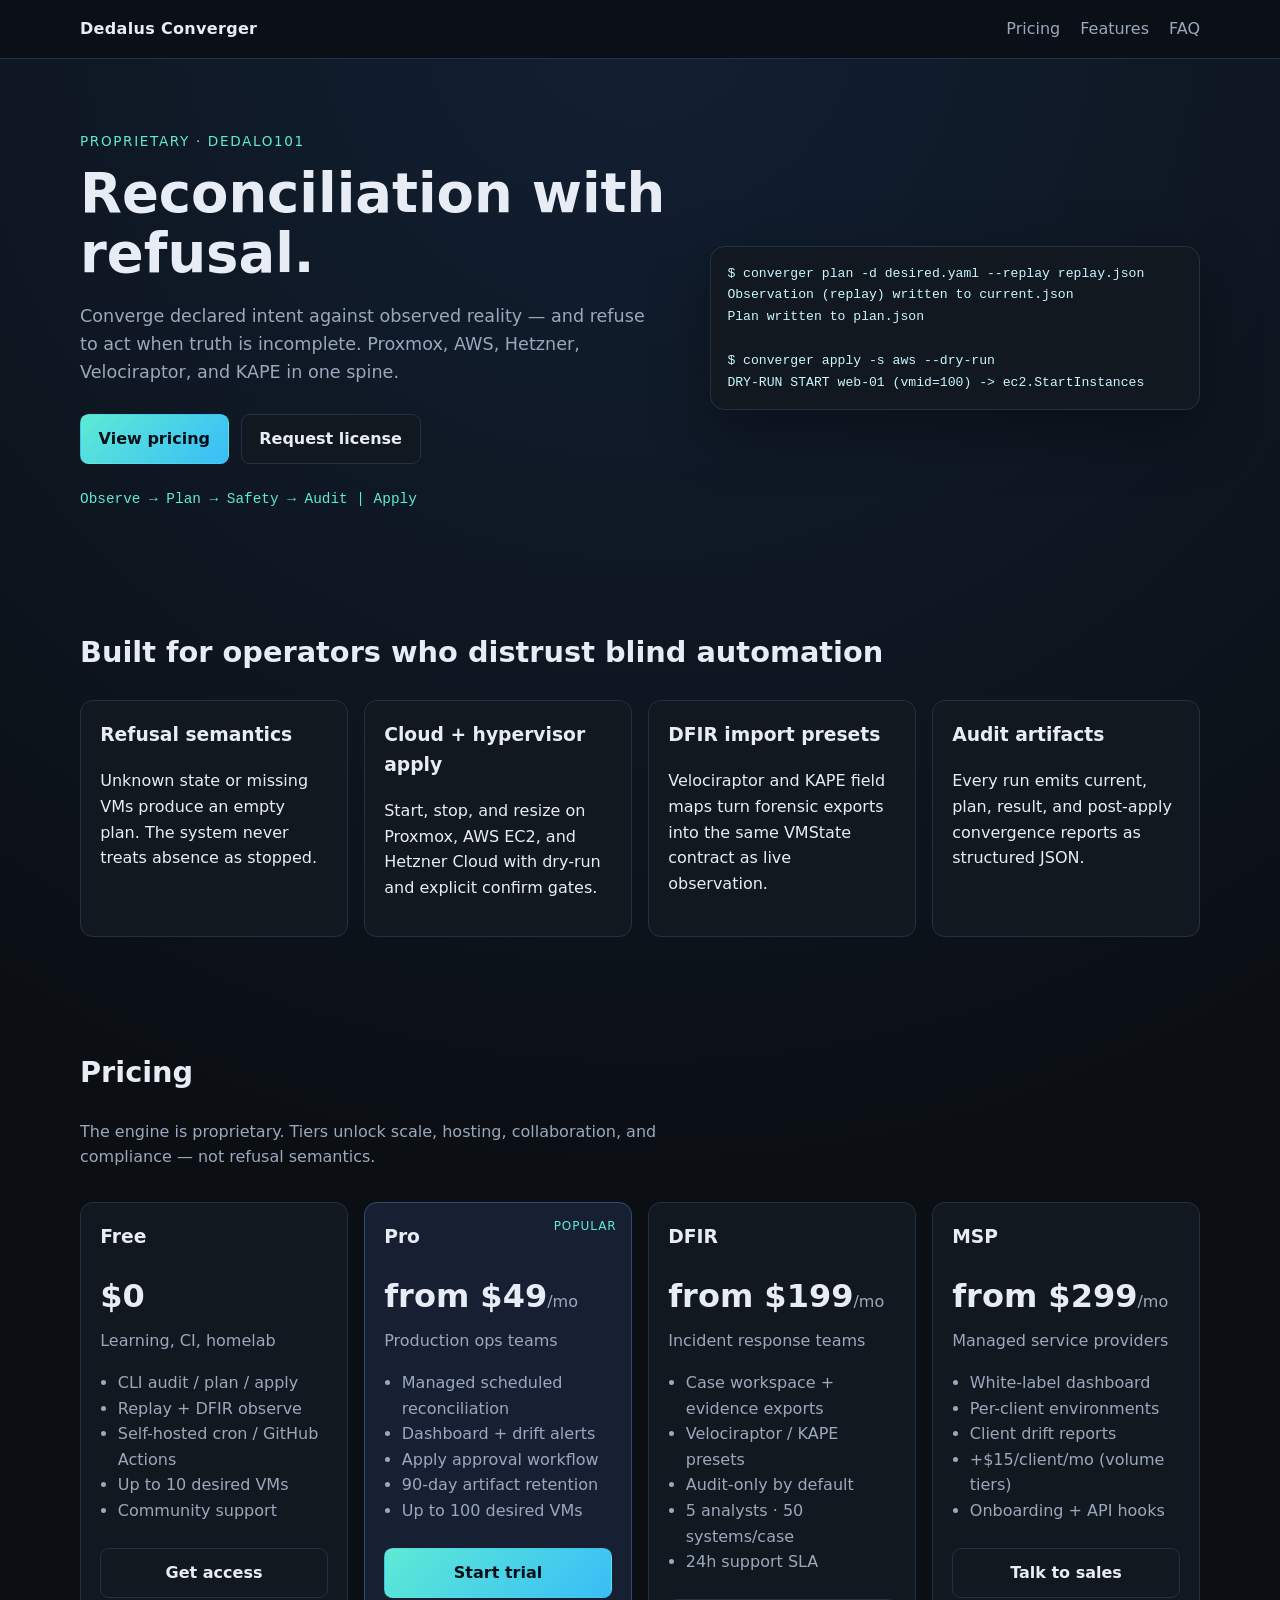
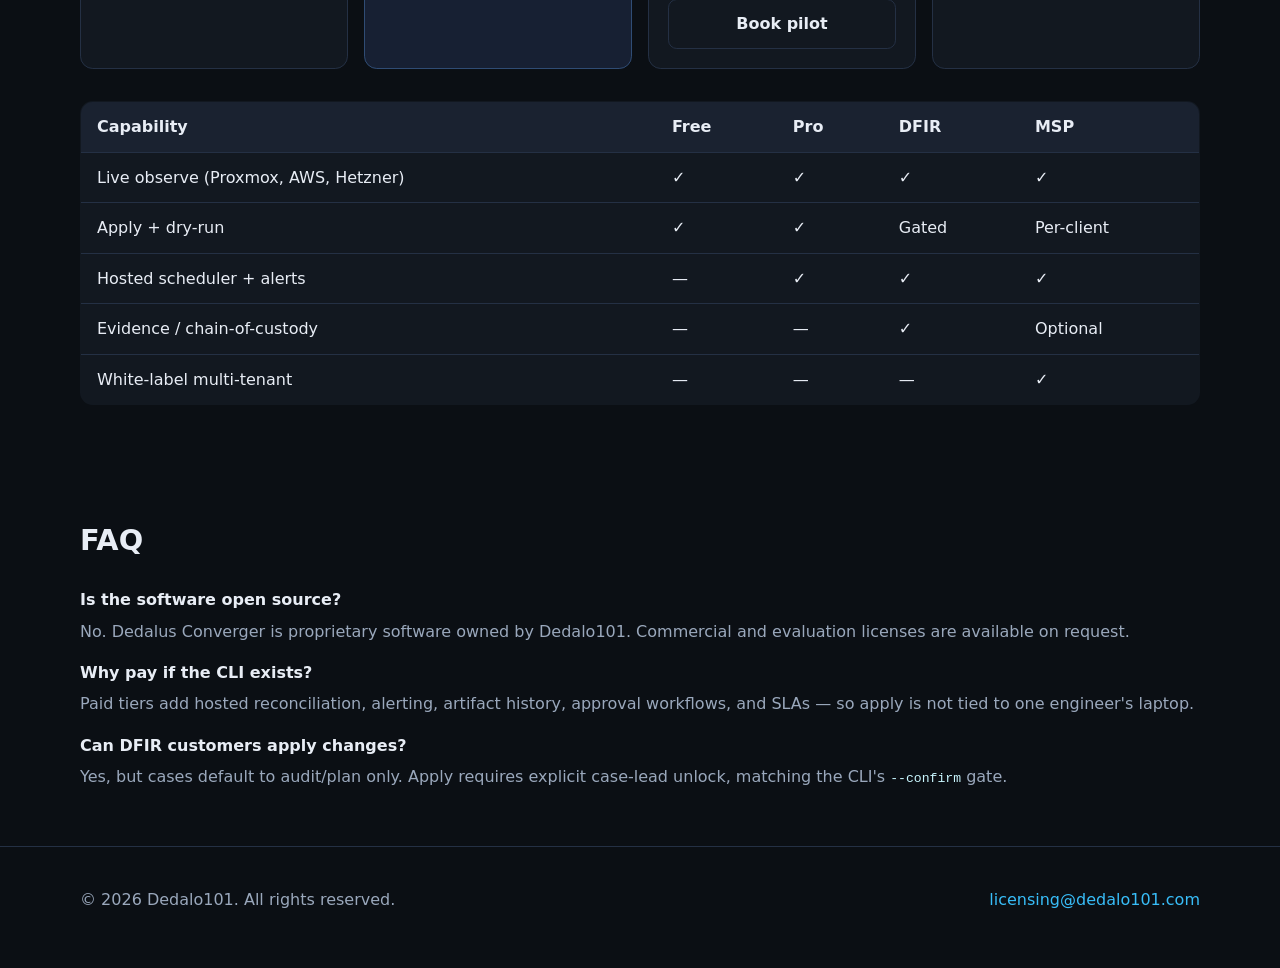
==== site/index.html @ 26b78444 "Proprietary license and Cloudflare Pages product site - Replace MIT with Dedalo101 proprietary LICEN" ====
<!DOCTYPE html>
<html lang="en">
  <head>
    <meta charset="UTF-8" />
    <meta name="viewport" content="width=device-width, initial-scale=1.0" />
    <title>Dedalus Converger — Reconciliation with Refusal</title>
    <meta
      name="description"
      content="Domain-agnostic reconciliation for Proxmox, AWS, Hetzner, and DFIR. Observe, plan, refuse partial truth, apply only when safe."
    />
    <link rel="stylesheet" href="styles.css" />
  </head>
  <body>
    <header class="site-header">
      <div class="container header-inner">
        <a class="brand" href="#">Dedalus Converger</a>
        <nav>
          <a href="#pricing">Pricing</a>
          <a href="#features">Features</a>
          <a href="#faq">FAQ</a>
        </nav>
      </div>
    </header>

    <main>
      <section class="hero">
        <div class="container hero-grid">
          <div>
            <p class="eyebrow">Proprietary · Dedalo101</p>
            <h1>Reconciliation with refusal.</h1>
            <p class="lead">
              Converge declared intent against observed reality — and refuse to
              act when truth is incomplete. Proxmox, AWS, Hetzner, Velociraptor,
              and KAPE in one spine.
            </p>
            <div class="hero-actions">
              <a class="btn btn-primary" href="#pricing">View pricing</a>
              <a class="btn btn-secondary" href="mailto:licensing@dedalo101.com"
                >Request license</a
              >
            </div>
            <p class="pipeline">Observe → Plan → Safety → Audit | Apply</p>
          </div>
          <div class="hero-card">
            <pre><code>$ converger plan -d desired.yaml --replay replay.json
Observation (replay) written to current.json
Plan written to plan.json

$ converger apply -s aws --dry-run
DRY-RUN START web-01 (vmid=100) -> ec2.StartInstances</code></pre>
          </div>
        </div>
      </section>

      <section id="features" class="features">
        <div class="container">
          <h2>Built for operators who distrust blind automation</h2>
          <div class="feature-grid">
            <article>
              <h3>Refusal semantics</h3>
              <p>
                Unknown state or missing VMs produce an empty plan. The system
                never treats absence as stopped.
              </p>
            </article>
            <article>
              <h3>Cloud + hypervisor apply</h3>
              <p>
                Start, stop, and resize on Proxmox, AWS EC2, and Hetzner Cloud
                with dry-run and explicit confirm gates.
              </p>
            </article>
            <article>
              <h3>DFIR import presets</h3>
              <p>
                Velociraptor and KAPE field maps turn forensic exports into the
                same VMState contract as live observation.
              </p>
            </article>
            <article>
              <h3>Audit artifacts</h3>
              <p>
                Every run emits current, plan, result, and post-apply convergence
                reports as structured JSON.
              </p>
            </article>
          </div>
        </div>
      </section>

      <section id="pricing" class="pricing">
        <div class="container">
          <h2>Pricing</h2>
          <p class="section-lead">
            The engine is proprietary. Tiers unlock scale, hosting, collaboration,
            and compliance — not refusal semantics.
          </p>

          <div class="pricing-grid">
            <article class="tier">
              <h3>Free</h3>
              <p class="price">$0</p>
              <p class="tier-for">Learning, CI, homelab</p>
              <ul>
                <li>CLI audit / plan / apply</li>
                <li>Replay + DFIR observe</li>
                <li>Self-hosted cron / GitHub Actions</li>
                <li>Up to 10 desired VMs</li>
                <li>Community support</li>
              </ul>
              <a class="btn btn-secondary" href="mailto:licensing@dedalo101.com?subject=Converger%20Free%20Tier"
                >Get access</a
              >
            </article>

            <article class="tier tier-featured">
              <p class="badge">Popular</p>
              <h3>Pro</h3>
              <p class="price">from $49<span>/mo</span></p>
              <p class="tier-for">Production ops teams</p>
              <ul>
                <li>Managed scheduled reconciliation</li>
                <li>Dashboard + drift alerts</li>
                <li>Apply approval workflow</li>
                <li>90-day artifact retention</li>
                <li>Up to 100 desired VMs</li>
              </ul>
              <a class="btn btn-primary" href="mailto:licensing@dedalo101.com?subject=Converger%20Pro%20Trial"
                >Start trial</a
              >
            </article>

            <article class="tier">
              <h3>DFIR</h3>
              <p class="price">from $199<span>/mo</span></p>
              <p class="tier-for">Incident response teams</p>
              <ul>
                <li>Case workspace + evidence exports</li>
                <li>Velociraptor / KAPE presets</li>
                <li>Audit-only by default</li>
                <li>5 analysts · 50 systems/case</li>
                <li>24h support SLA</li>
              </ul>
              <a class="btn btn-secondary" href="mailto:licensing@dedalo101.com?subject=Converger%20DFIR%20Pilot"
                >Book pilot</a
              >
            </article>

            <article class="tier">
              <h3>MSP</h3>
              <p class="price">from $299<span>/mo</span></p>
              <p class="tier-for">Managed service providers</p>
              <ul>
                <li>White-label dashboard</li>
                <li>Per-client environments</li>
                <li>Client drift reports</li>
                <li>+$15/client/mo (volume tiers)</li>
                <li>Onboarding + API hooks</li>
              </ul>
              <a class="btn btn-secondary" href="mailto:licensing@dedalo101.com?subject=Converger%20MSP"
                >Talk to sales</a
              >
            </article>
          </div>

          <div class="matrix-wrap">
            <table class="matrix">
              <thead>
                <tr>
                  <th>Capability</th>
                  <th>Free</th>
                  <th>Pro</th>
                  <th>DFIR</th>
                  <th>MSP</th>
                </tr>
              </thead>
              <tbody>
                <tr>
                  <td>Live observe (Proxmox, AWS, Hetzner)</td>
                  <td>✓</td>
                  <td>✓</td>
                  <td>✓</td>
                  <td>✓</td>
                </tr>
                <tr>
                  <td>Apply + dry-run</td>
                  <td>✓</td>
                  <td>✓</td>
                  <td>Gated</td>
                  <td>Per-client</td>
                </tr>
                <tr>
                  <td>Hosted scheduler + alerts</td>
                  <td>—</td>
                  <td>✓</td>
                  <td>✓</td>
                  <td>✓</td>
                </tr>
                <tr>
                  <td>Evidence / chain-of-custody</td>
                  <td>—</td>
                  <td>—</td>
                  <td>✓</td>
                  <td>Optional</td>
                </tr>
                <tr>
                  <td>White-label multi-tenant</td>
                  <td>—</td>
                  <td>—</td>
                  <td>—</td>
                  <td>✓</td>
                </tr>
              </tbody>
            </table>
          </div>
        </div>
      </section>

      <section id="faq" class="faq">
        <div class="container">
          <h2>FAQ</h2>
          <dl>
            <dt>Is the software open source?</dt>
            <dd>
              No. Dedalus Converger is proprietary software owned by Dedalo101.
              Commercial and evaluation licenses are available on request.
            </dd>
            <dt>Why pay if the CLI exists?</dt>
            <dd>
              Paid tiers add hosted reconciliation, alerting, artifact history,
              approval workflows, and SLAs — so apply is not tied to one
              engineer's laptop.
            </dd>
            <dt>Can DFIR customers apply changes?</dt>
            <dd>
              Yes, but cases default to audit/plan only. Apply requires explicit
              case-lead unlock, matching the CLI's <code>--confirm</code> gate.
            </dd>
          </dl>
        </div>
      </section>
    </main>

    <footer class="site-footer">
      <div class="container footer-inner">
        <p>© 2026 Dedalo101. All rights reserved.</p>
        <p>
          <a href="mailto:licensing@dedalo101.com">licensing@dedalo101.com</a>
        </p>
      </div>
    </footer>
  </body>
</html>
---- site/styles.css ----
:root {
  --bg: #0b0f14;
  --surface: #121820;
  --surface-2: #1a2230;
  --text: #e8edf5;
  --muted: #9aa8bc;
  --accent: #5eead4;
  --accent-2: #38bdf8;
  --border: #243044;
  --featured: #172033;
}

* {
  box-sizing: border-box;
}

body {
  margin: 0;
  font-family: Inter, system-ui, -apple-system, Segoe UI, Roboto, sans-serif;
  background: radial-gradient(circle at top, #122033 0%, var(--bg) 45%);
  color: var(--text);
  line-height: 1.6;
}

a {
  color: var(--accent-2);
  text-decoration: none;
}

.container {
  width: min(1120px, 92vw);
  margin: 0 auto;
}

.site-header {
  position: sticky;
  top: 0;
  backdrop-filter: blur(10px);
  background: rgba(11, 15, 20, 0.85);
  border-bottom: 1px solid var(--border);
  z-index: 10;
}

.header-inner {
  display: flex;
  align-items: center;
  justify-content: space-between;
  padding: 1rem 0;
}

.brand {
  font-weight: 700;
  color: var(--text);
  letter-spacing: 0.02em;
}

nav {
  display: flex;
  gap: 1.25rem;
}

nav a {
  color: var(--muted);
}

nav a:hover {
  color: var(--text);
}

.hero {
  padding: 4.5rem 0 3rem;
}

.hero-grid {
  display: grid;
  grid-template-columns: 1.1fr 0.9fr;
  gap: 2rem;
  align-items: center;
}

.eyebrow {
  color: var(--accent);
  font-size: 0.85rem;
  text-transform: uppercase;
  letter-spacing: 0.12em;
  margin: 0 0 0.75rem;
}

h1 {
  font-size: clamp(2.2rem, 5vw, 3.4rem);
  line-height: 1.1;
  margin: 0 0 1rem;
}

.lead {
  color: var(--muted);
  font-size: 1.1rem;
  max-width: 52ch;
}

.pipeline {
  margin-top: 1.5rem;
  font-family: ui-monospace, SFMono-Regular, Menlo, Consolas, monospace;
  color: var(--accent);
  font-size: 0.9rem;
}

.hero-actions {
  display: flex;
  gap: 0.75rem;
  margin-top: 1.75rem;
  flex-wrap: wrap;
}

.btn {
  display: inline-flex;
  align-items: center;
  justify-content: center;
  padding: 0.7rem 1.1rem;
  border-radius: 0.55rem;
  font-weight: 600;
  border: 1px solid transparent;
}

.btn-primary {
  background: linear-gradient(135deg, var(--accent), var(--accent-2));
  color: #041018;
}

.btn-secondary {
  border-color: var(--border);
  color: var(--text);
  background: var(--surface);
}

.hero-card {
  background: var(--surface);
  border: 1px solid var(--border);
  border-radius: 0.9rem;
  padding: 1rem;
  box-shadow: 0 20px 60px rgba(0, 0, 0, 0.35);
}

pre {
  margin: 0;
  overflow-x: auto;
}

code {
  font-family: ui-monospace, SFMono-Regular, Menlo, Consolas, monospace;
  font-size: 0.82rem;
  color: #c9f7ff;
}

.features,
.pricing,
.faq {
  padding: 3.5rem 0;
}

.features h2,
.pricing h2,
.faq h2 {
  margin-top: 0;
  font-size: 1.8rem;
}

.section-lead {
  color: var(--muted);
  max-width: 65ch;
}

.feature-grid {
  display: grid;
  grid-template-columns: repeat(auto-fit, minmax(220px, 1fr));
  gap: 1rem;
  margin-top: 1.5rem;
}

.feature-grid article,
.tier {
  background: var(--surface);
  border: 1px solid var(--border);
  border-radius: 0.8rem;
  padding: 1.2rem;
}

.feature-grid h3,
.tier h3 {
  margin-top: 0;
}

.pricing-grid {
  display: grid;
  grid-template-columns: repeat(auto-fit, minmax(230px, 1fr));
  gap: 1rem;
  margin-top: 2rem;
}

.tier-featured {
  background: var(--featured);
  border-color: #2f4c74;
  position: relative;
}

.badge {
  position: absolute;
  top: 0.9rem;
  right: 0.9rem;
  margin: 0;
  font-size: 0.75rem;
  color: var(--accent);
  text-transform: uppercase;
  letter-spacing: 0.08em;
}

.price {
  font-size: 2rem;
  font-weight: 700;
  margin: 0.4rem 0;
}

.price span {
  font-size: 1rem;
  color: var(--muted);
  font-weight: 500;
}

.tier-for {
  color: var(--muted);
  margin-top: 0;
}

.tier ul {
  padding-left: 1.1rem;
  color: var(--muted);
  min-height: 9rem;
}

.tier .btn {
  width: 100%;
  margin-top: 0.5rem;
}

.matrix-wrap {
  overflow-x: auto;
  margin-top: 2rem;
}

.matrix {
  width: 100%;
  border-collapse: collapse;
  background: var(--surface);
  border: 1px solid var(--border);
  border-radius: 0.8rem;
  overflow: hidden;
}

.matrix th,
.matrix td {
  padding: 0.75rem 1rem;
  border-bottom: 1px solid var(--border);
  text-align: left;
}

.matrix th {
  background: var(--surface-2);
}

.faq dl {
  margin: 0;
}

.faq dt {
  font-weight: 700;
  margin-top: 1rem;
}

.faq dd {
  margin: 0.35rem 0 0;
  color: var(--muted);
}

.site-footer {
  border-top: 1px solid var(--border);
  padding: 1.5rem 0 2.5rem;
}

.footer-inner {
  display: flex;
  justify-content: space-between;
  gap: 1rem;
  flex-wrap: wrap;
  color: var(--muted);
}

@media (max-width: 860px) {
  .hero-grid {
    grid-template-columns: 1fr;
  }
}
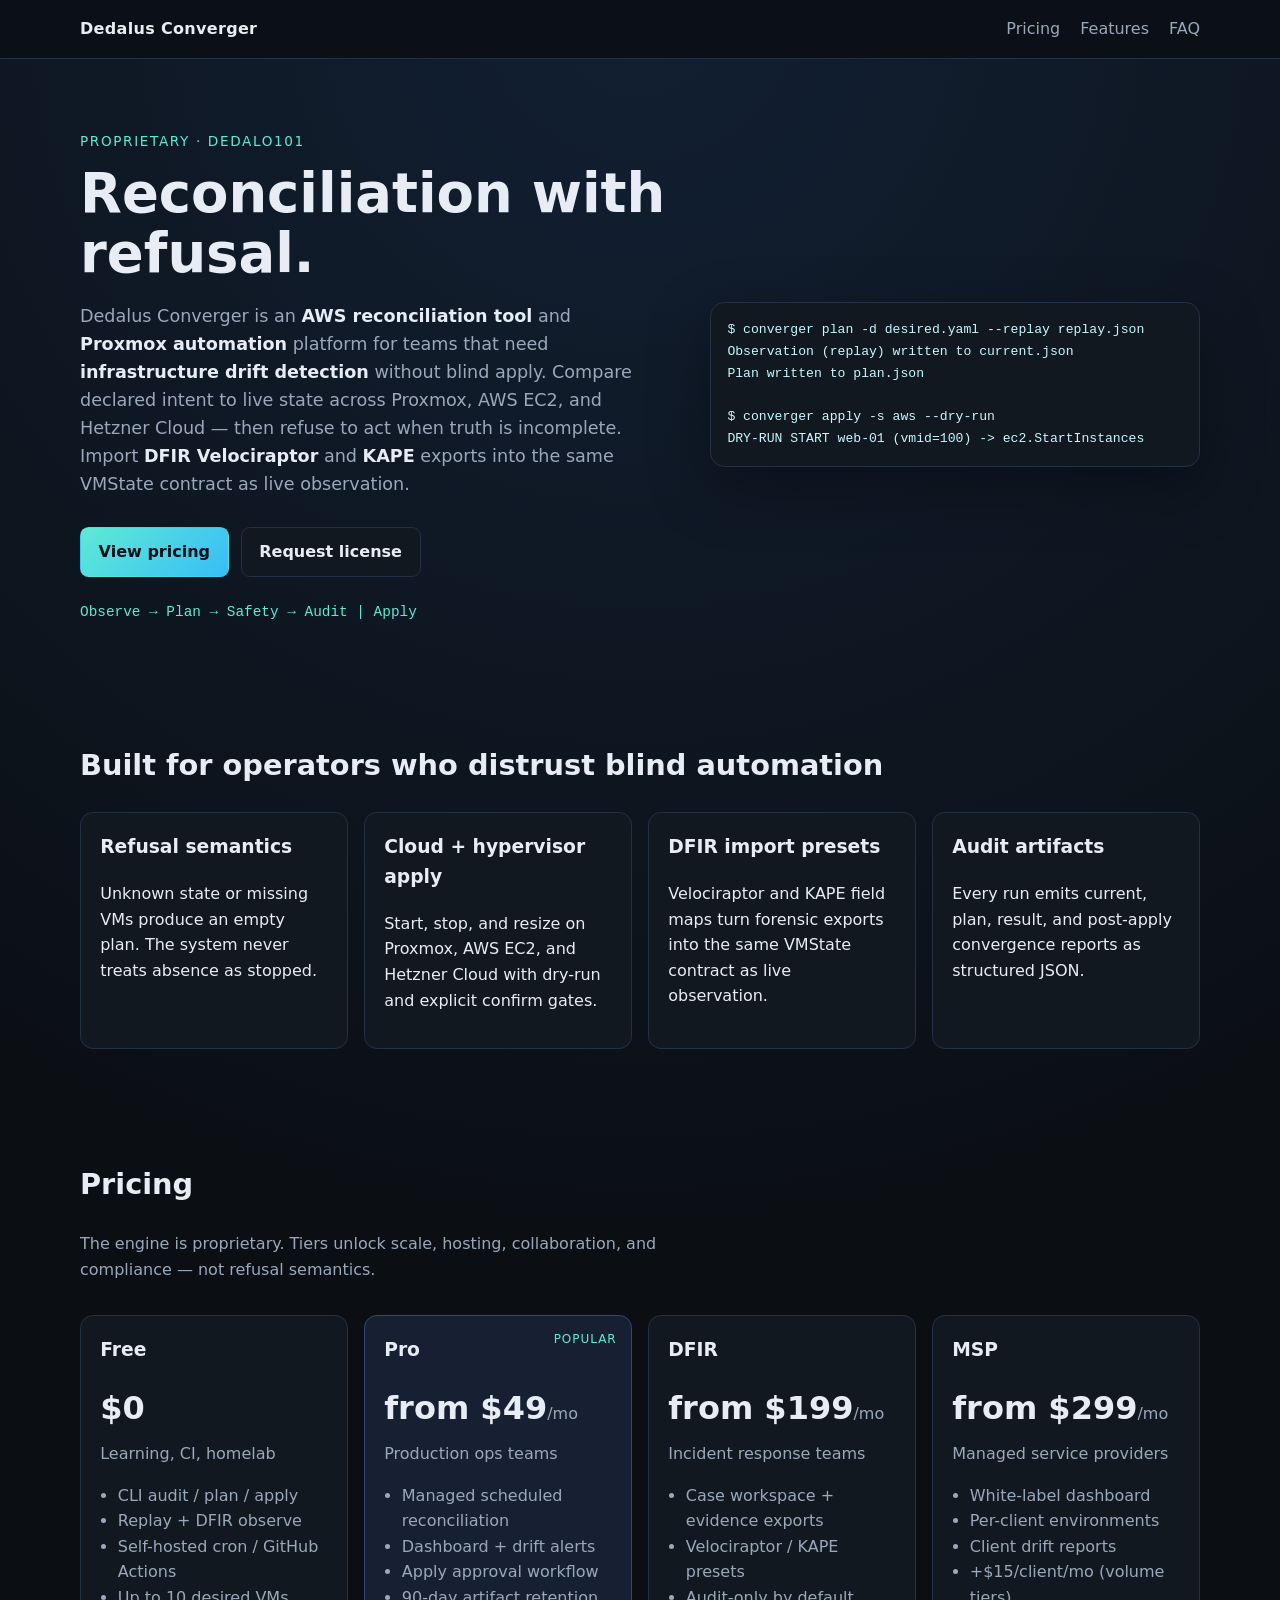
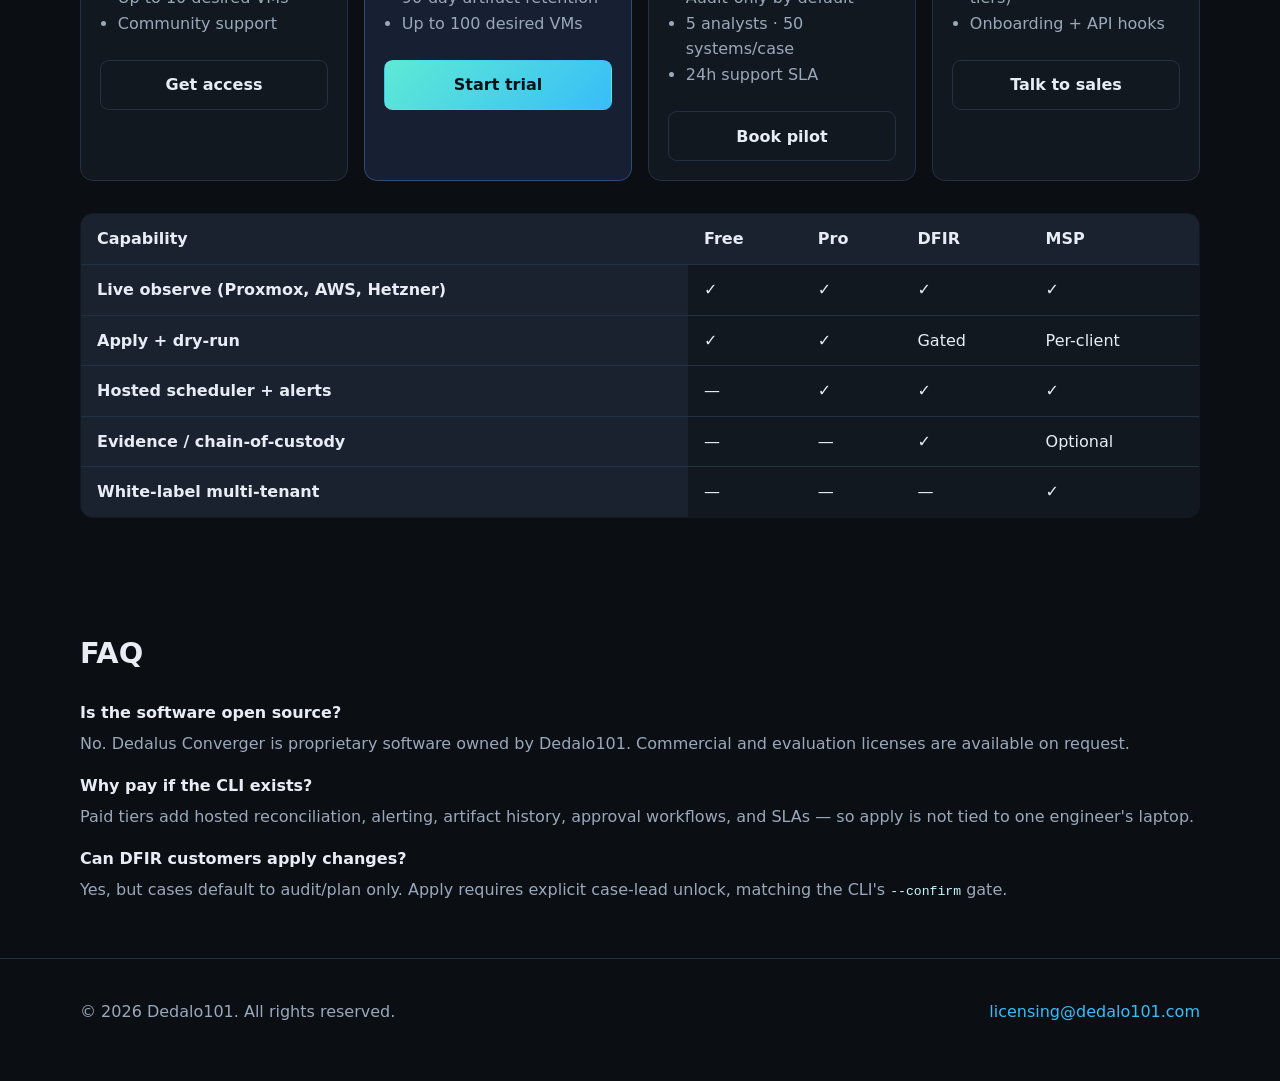
==== commit 38407f37: "seo: robots/sitemap fix, OG tags, JSON-LD, FAQ schema, keyword copy" ====
--- a/site/index.html
+++ b/site/index.html
@@ -6,15 +6,127 @@
     <title>Dedalus Converger — Reconciliation with Refusal</title>
     <meta
       name="description"
+      content="Dedalus Converger is infrastructure reconciliation for Proxmox, AWS, and Hetzner — with refusal semantics, drift detection, dry-run apply, and DFIR presets for Velociraptor and KAPE."
+    />
+    <meta
+      name="keywords"
+      content="Proxmox automation, AWS reconciliation, Hetzner Cloud, infrastructure drift detection, DFIR Velociraptor, KAPE, VM reconciliation, dry-run apply, Dedalus Converger"
+    />
+    <meta name="author" content="Dedalo101" />
+    <meta name="robots" content="index, follow, max-image-preview:large" />
+    <link rel="canonical" href="https://dedalus-converger.pages.dev/" />
+    <meta name="theme-color" content="#0b0f14" />
+    <meta name="color-scheme" content="dark" />
+
+    <meta property="og:type" content="website" />
+    <meta property="og:site_name" content="Dedalus Converger" />
+    <meta property="og:title" content="Dedalus Converger — Reconciliation with Refusal" />
+    <meta
+      property="og:description"
       content="Domain-agnostic reconciliation for Proxmox, AWS, Hetzner, and DFIR. Observe, plan, refuse partial truth, apply only when safe."
     />
+    <meta property="og:url" content="https://dedalus-converger.pages.dev/" />
+    <meta property="og:image" content="https://dedalus-converger.pages.dev/og-image.jpg" />
+    <meta property="og:image:alt" content="Dedalus Converger — reconciliation for Proxmox, AWS, Hetzner, and DFIR" />
+    <meta property="og:locale" content="en_GB" />
+
+    <meta name="twitter:card" content="summary_large_image" />
+    <meta name="twitter:title" content="Dedalus Converger — Reconciliation with Refusal" />
+    <meta
+      name="twitter:description"
+      content="Proxmox, AWS, and Hetzner reconciliation with refusal semantics. DFIR-ready with Velociraptor and KAPE."
+    />
+    <meta name="twitter:image" content="https://dedalus-converger.pages.dev/og-image.jpg" />
+
+    <link rel="icon" type="image/svg+xml" href="data:image/svg+xml,%3Csvg xmlns='http://www.w3.org/2000/svg' viewBox='0 0 32 32'%3E%3Crect width='32' height='32' rx='6' fill='%230b0f14'/%3E%3Cpath d='M8 16h6l2-4 2 8 2-6h4' stroke='%235eead4' stroke-width='1.5' fill='none'/%3E%3C/svg%3E" />
+
+    <script type="application/ld+json">
+    {
+      "@context": "https://schema.org",
+      "@type": "SoftwareApplication",
+      "name": "Dedalus Converger",
+      "applicationCategory": "BusinessApplication",
+      "operatingSystem": "Linux, macOS, Windows",
+      "description": "Domain-agnostic infrastructure reconciliation for Proxmox, AWS EC2, Hetzner Cloud, and DFIR workflows. Refuses to apply when observation is incomplete.",
+      "url": "https://dedalus-converger.pages.dev/",
+      "image": "https://dedalus-converger.pages.dev/og-image.jpg",
+      "publisher": {
+        "@type": "Organization",
+        "name": "Dedalo101",
+        "url": "https://dedalo101.com"
+      },
+      "offers": [
+        {
+          "@type": "Offer",
+          "name": "Free",
+          "price": "0",
+          "priceCurrency": "USD",
+          "description": "CLI audit, plan, apply — up to 10 desired VMs"
+        },
+        {
+          "@type": "Offer",
+          "name": "Pro",
+          "price": "49",
+          "priceCurrency": "USD",
+          "description": "Hosted reconciliation, dashboard, drift alerts — from $49/mo"
+        },
+        {
+          "@type": "Offer",
+          "name": "DFIR",
+          "price": "199",
+          "priceCurrency": "USD",
+          "description": "Velociraptor and KAPE presets, case workspace — from $199/mo"
+        },
+        {
+          "@type": "Offer",
+          "name": "MSP",
+          "price": "299",
+          "priceCurrency": "USD",
+          "description": "White-label multi-tenant reconciliation — from $299/mo"
+        }
+      ]
+    }
+    </script>
+    <script type="application/ld+json">
+    {
+      "@context": "https://schema.org",
+      "@type": "FAQPage",
+      "mainEntity": [
+        {
+          "@type": "Question",
+          "name": "Is the software open source?",
+          "acceptedAnswer": {
+            "@type": "Answer",
+            "text": "No. Dedalus Converger is proprietary software owned by Dedalo101. Commercial and evaluation licenses are available on request."
+          }
+        },
+        {
+          "@type": "Question",
+          "name": "Why pay if the CLI exists?",
+          "acceptedAnswer": {
+            "@type": "Answer",
+            "text": "Paid tiers add hosted reconciliation, alerting, artifact history, approval workflows, and SLAs — so apply is not tied to one engineer's laptop."
+          }
+        },
+        {
+          "@type": "Question",
+          "name": "Can DFIR customers apply changes?",
+          "acceptedAnswer": {
+            "@type": "Answer",
+            "text": "Yes, but cases default to audit/plan only. Apply requires explicit case-lead unlock, matching the CLI's --confirm gate."
+          }
+        }
+      ]
+    }
+    </script>
+
     <link rel="stylesheet" href="styles.css" />
   </head>
   <body>
     <header class="site-header">
       <div class="container header-inner">
-        <a class="brand" href="#">Dedalus Converger</a>
-        <nav>
+        <a class="brand" href="/">Dedalus Converger</a>
+        <nav aria-label="Primary">
           <a href="#pricing">Pricing</a>
           <a href="#features">Features</a>
           <a href="#faq">FAQ</a>
@@ -23,15 +135,19 @@
     </header>
 
     <main>
-      <section class="hero">
+      <section class="hero" aria-labelledby="hero-title">
         <div class="container hero-grid">
           <div>
             <p class="eyebrow">Proprietary · Dedalo101</p>
-            <h1>Reconciliation with refusal.</h1>
+            <h1 id="hero-title">Reconciliation with refusal.</h1>
             <p class="lead">
-              Converge declared intent against observed reality — and refuse to
-              act when truth is incomplete. Proxmox, AWS, Hetzner, Velociraptor,
-              and KAPE in one spine.
+              Dedalus Converger is an <strong>AWS reconciliation tool</strong> and
+              <strong>Proxmox automation</strong> platform for teams that need
+              <strong>infrastructure drift detection</strong> without blind apply.
+              Compare declared intent to live state across Proxmox, AWS EC2, and
+              Hetzner Cloud — then refuse to act when truth is incomplete. Import
+              <strong>DFIR Velociraptor</strong> and <strong>KAPE</strong> exports into
+              the same VMState contract as live observation.
             </p>
             <div class="hero-actions">
               <a class="btn btn-primary" href="#pricing">View pricing</a>
@@ -41,7 +157,7 @@
             </div>
             <p class="pipeline">Observe → Plan → Safety → Audit | Apply</p>
           </div>
-          <div class="hero-card">
+          <div class="hero-card" role="img" aria-label="Example converger CLI output for plan and dry-run apply on AWS">
             <pre><code>$ converger plan -d desired.yaml --replay replay.json
 Observation (replay) written to current.json
 Plan written to plan.json
@@ -52,9 +168,9 @@
         </div>
       </section>
 
-      <section id="features" class="features">
+      <section id="features" class="features" aria-labelledby="features-title">
         <div class="container">
-          <h2>Built for operators who distrust blind automation</h2>
+          <h2 id="features-title">Built for operators who distrust blind automation</h2>
           <div class="feature-grid">
             <article>
               <h3>Refusal semantics</h3>
@@ -88,9 +204,9 @@
         </div>
       </section>
 
-      <section id="pricing" class="pricing">
+      <section id="pricing" class="pricing" aria-labelledby="pricing-title">
         <div class="container">
-          <h2>Pricing</h2>
+          <h2 id="pricing-title">Pricing</h2>
           <p class="section-lead">
             The engine is proprietary. Tiers unlock scale, hosting, collaboration,
             and compliance — not refusal semantics.
@@ -165,46 +281,47 @@
 
           <div class="matrix-wrap">
             <table class="matrix">
+              <caption class="sr-only">Feature comparison across pricing tiers</caption>
               <thead>
                 <tr>
-                  <th>Capability</th>
-                  <th>Free</th>
-                  <th>Pro</th>
-                  <th>DFIR</th>
-                  <th>MSP</th>
+                  <th scope="col">Capability</th>
+                  <th scope="col">Free</th>
+                  <th scope="col">Pro</th>
+                  <th scope="col">DFIR</th>
+                  <th scope="col">MSP</th>
                 </tr>
               </thead>
               <tbody>
                 <tr>
-                  <td>Live observe (Proxmox, AWS, Hetzner)</td>
-                  <td>✓</td>
-                  <td>✓</td>
-                  <td>✓</td>
-                  <td>✓</td>
-                </tr>
-                <tr>
-                  <td>Apply + dry-run</td>
+                  <th scope="row">Live observe (Proxmox, AWS, Hetzner)</th>
+                  <td>✓</td>
+                  <td>✓</td>
+                  <td>✓</td>
+                  <td>✓</td>
+                </tr>
+                <tr>
+                  <th scope="row">Apply + dry-run</th>
                   <td>✓</td>
                   <td>✓</td>
                   <td>Gated</td>
                   <td>Per-client</td>
                 </tr>
                 <tr>
-                  <td>Hosted scheduler + alerts</td>
-                  <td>—</td>
-                  <td>✓</td>
-                  <td>✓</td>
-                  <td>✓</td>
-                </tr>
-                <tr>
-                  <td>Evidence / chain-of-custody</td>
+                  <th scope="row">Hosted scheduler + alerts</th>
+                  <td>—</td>
+                  <td>✓</td>
+                  <td>✓</td>
+                  <td>✓</td>
+                </tr>
+                <tr>
+                  <th scope="row">Evidence / chain-of-custody</th>
                   <td>—</td>
                   <td>—</td>
                   <td>✓</td>
                   <td>Optional</td>
                 </tr>
                 <tr>
-                  <td>White-label multi-tenant</td>
+                  <th scope="row">White-label multi-tenant</th>
                   <td>—</td>
                   <td>—</td>
                   <td>—</td>
@@ -216,9 +333,9 @@
         </div>
       </section>
 
-      <section id="faq" class="faq">
+      <section id="faq" class="faq" aria-labelledby="faq-title">
         <div class="container">
-          <h2>FAQ</h2>
+          <h2 id="faq-title">FAQ</h2>
           <dl>
             <dt>Is the software open source?</dt>
             <dd>
--- a/site/styles.css
+++ b/site/styles.css
@@ -294,6 +294,23 @@
   color: var(--muted);
 }
 
+.sr-only {
+  position: absolute;
+  width: 1px;
+  height: 1px;
+  padding: 0;
+  margin: -1px;
+  overflow: hidden;
+  clip: rect(0, 0, 0, 0);
+  white-space: nowrap;
+  border: 0;
+}
+
+.lead strong {
+  color: var(--text);
+  font-weight: 600;
+}
+
 @media (max-width: 860px) {
   .hero-grid {
     grid-template-columns: 1fr;
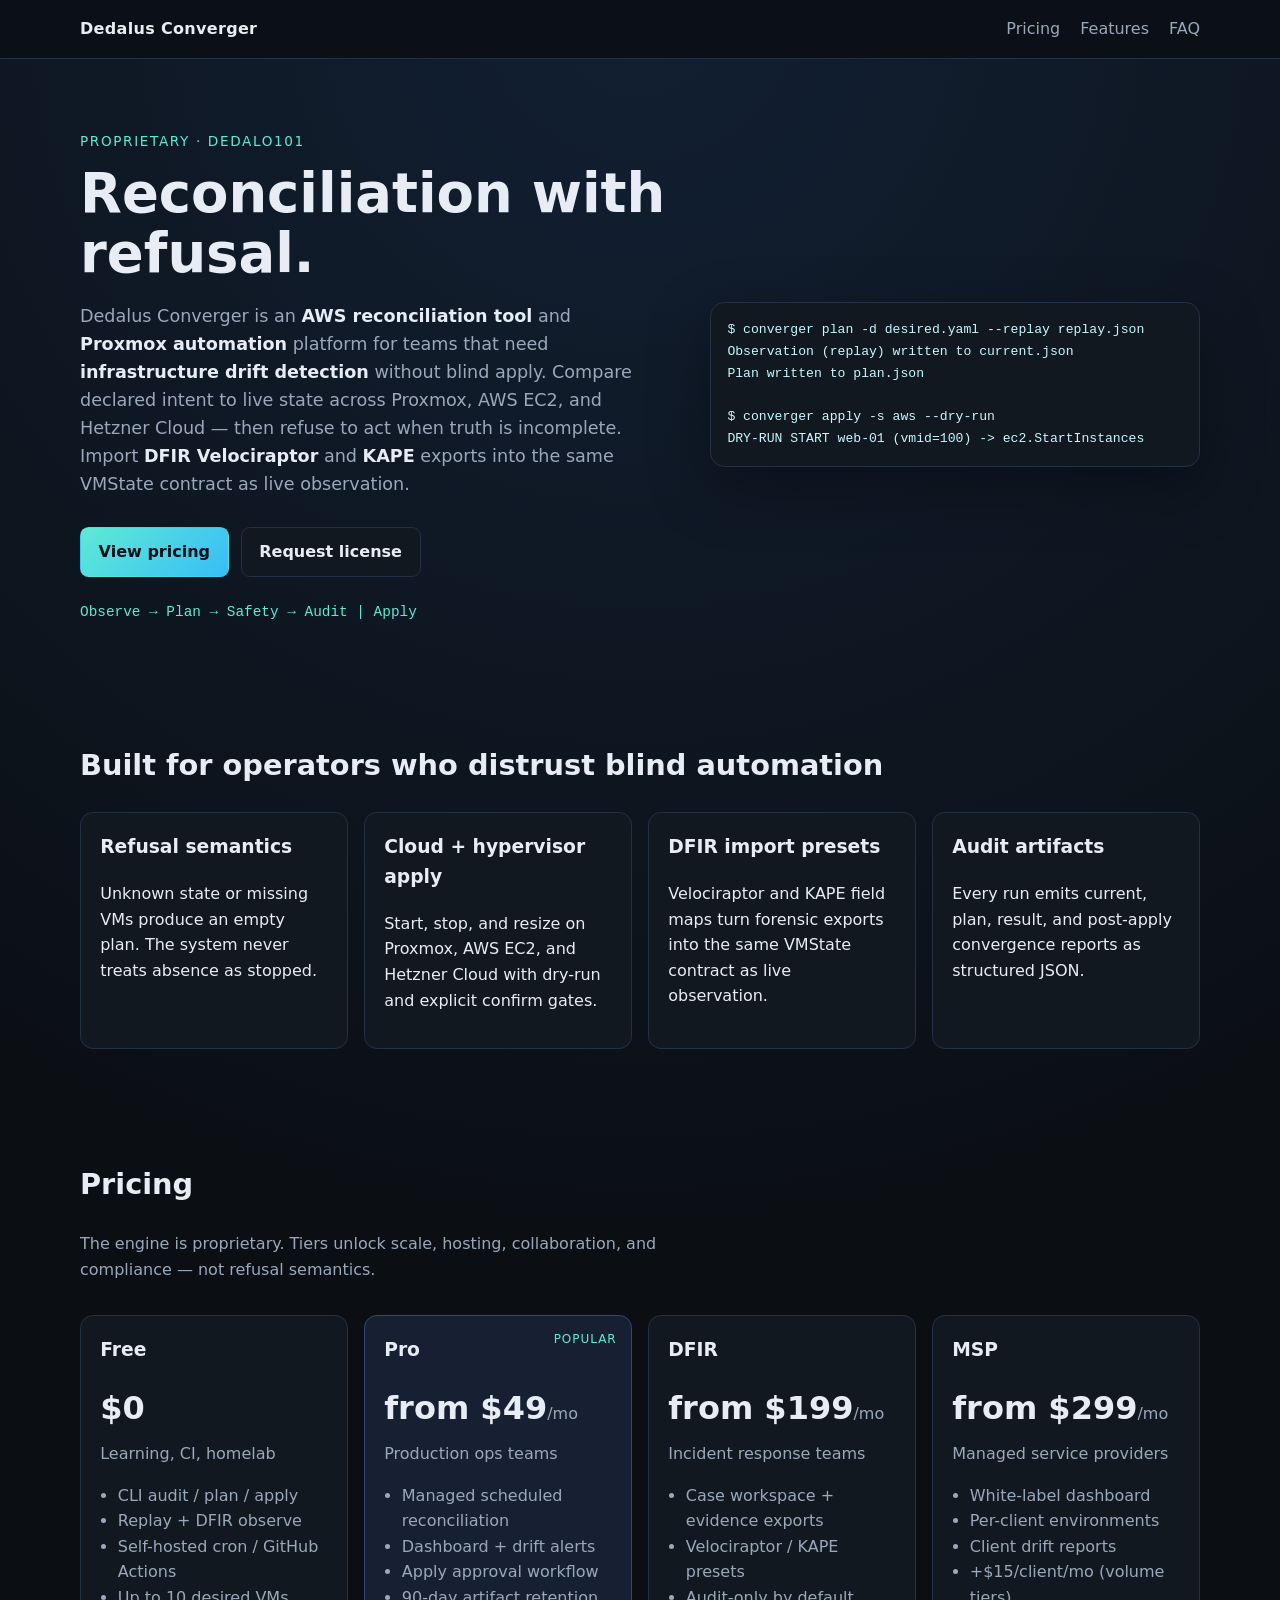
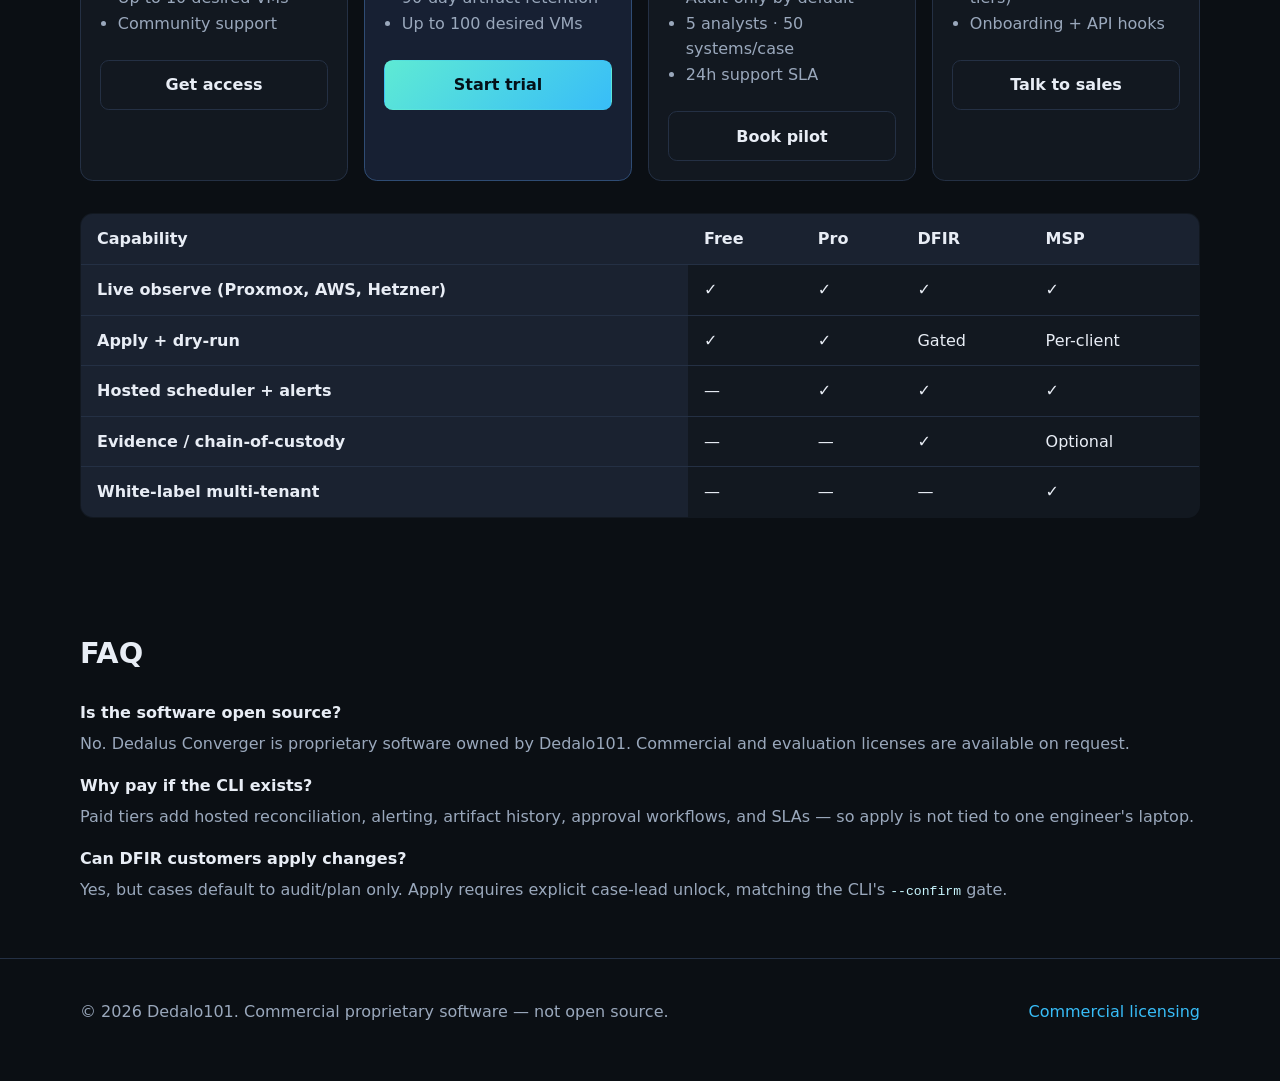
==== commit 3d66367c: "legal: commercial proprietary license and site footer" ====
--- a/site/index.html
+++ b/site/index.html
@@ -360,9 +360,9 @@
 
     <footer class="site-footer">
       <div class="container footer-inner">
-        <p>© 2026 Dedalo101. All rights reserved.</p>
+        <p>© 2026 Dedalo101. Commercial proprietary software — not open source.</p>
         <p>
-          <a href="mailto:licensing@dedalo101.com">licensing@dedalo101.com</a>
+          <a href="mailto:licensing@dedalo101.com">Commercial licensing</a>
         </p>
       </div>
     </footer>
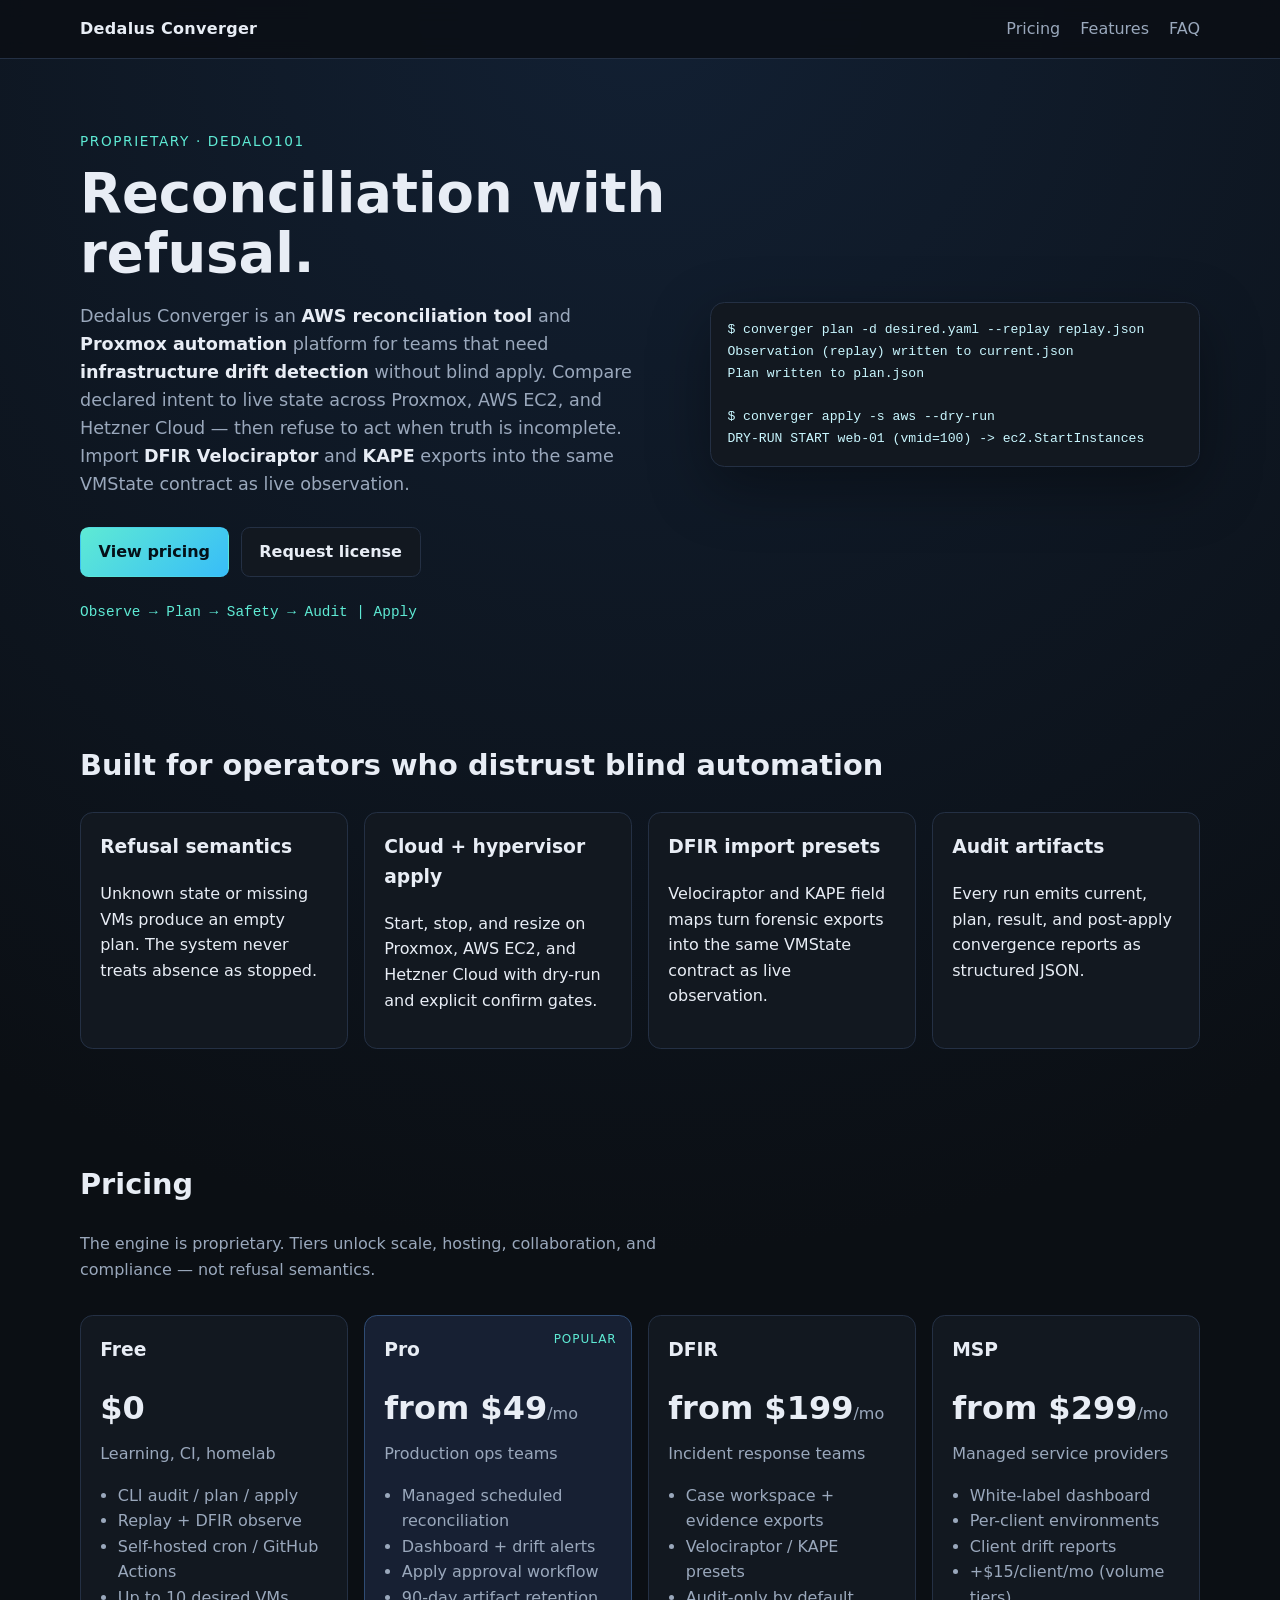
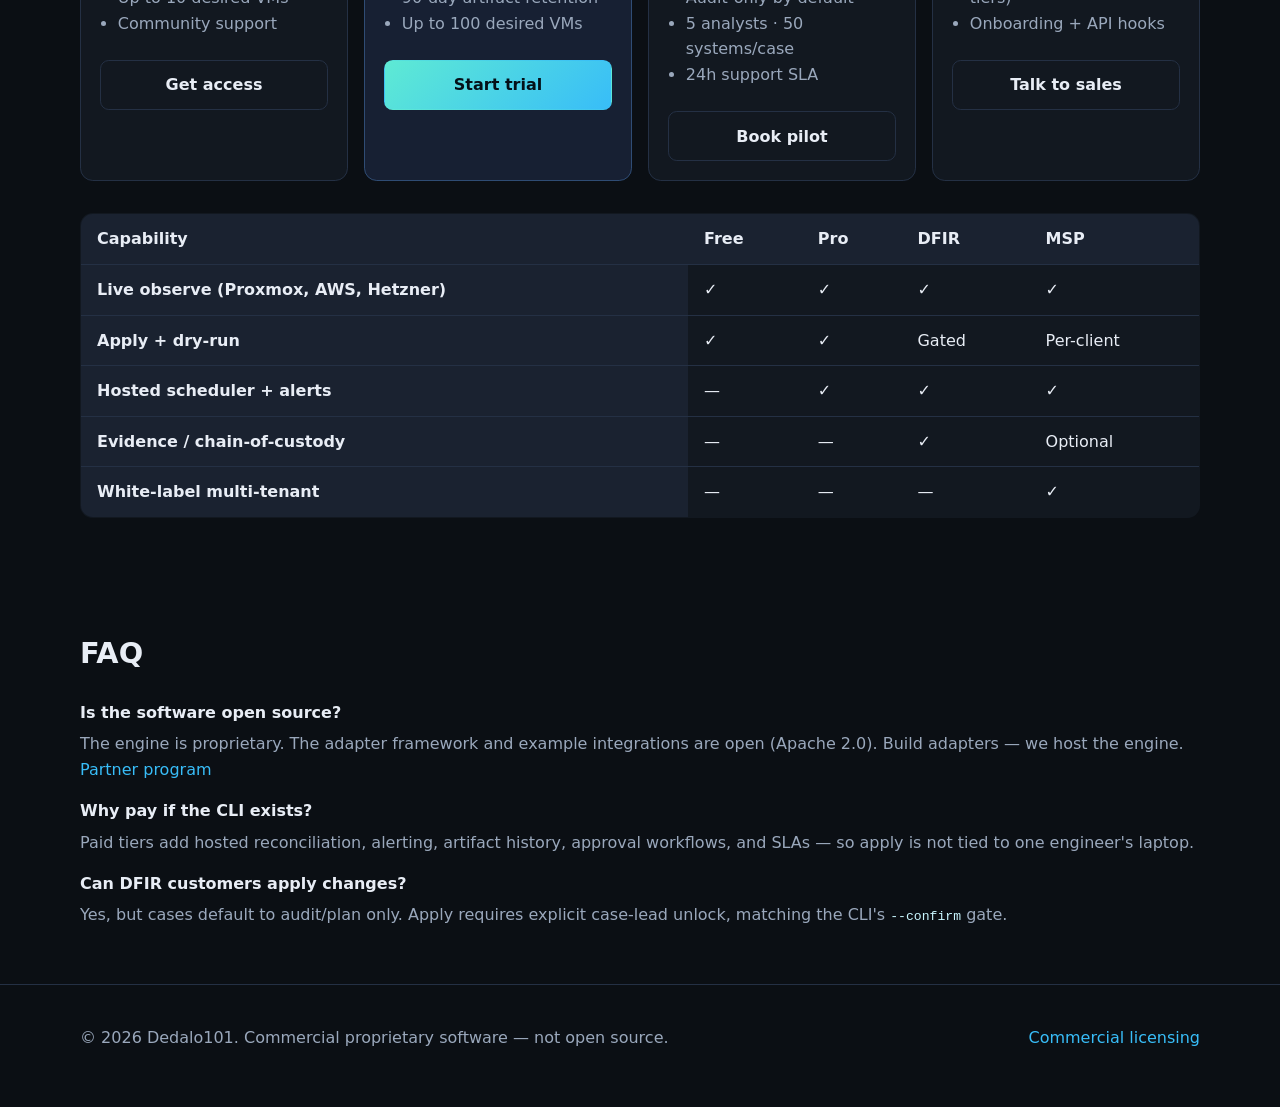
==== commit 7270a141: "docs: open-adapters + proprietary SaaS positioning (Redis/Elastic model)" ====
--- a/site/index.html
+++ b/site/index.html
@@ -97,7 +97,7 @@
           "name": "Is the software open source?",
           "acceptedAnswer": {
             "@type": "Answer",
-            "text": "No. Dedalus Converger is proprietary software owned by Dedalo101. Commercial and evaluation licenses are available on request."
+            "text": "The reconciliation engine is proprietary. The adapter framework and example integrations (Replay, Proxmox) are open under Apache 2.0. Build adapters — we host the engine via SaaS."
           }
         },
         {
@@ -339,8 +339,9 @@
           <dl>
             <dt>Is the software open source?</dt>
             <dd>
-              No. Dedalus Converger is proprietary software owned by Dedalo101.
-              Commercial and evaluation licenses are available on request.
+              The engine is proprietary. The adapter framework and example
+              integrations are open (Apache 2.0). Build adapters — we host the
+              engine. <a href="mailto:licensing@dedalo101.com">Partner program</a>
             </dd>
             <dt>Why pay if the CLI exists?</dt>
             <dd>
